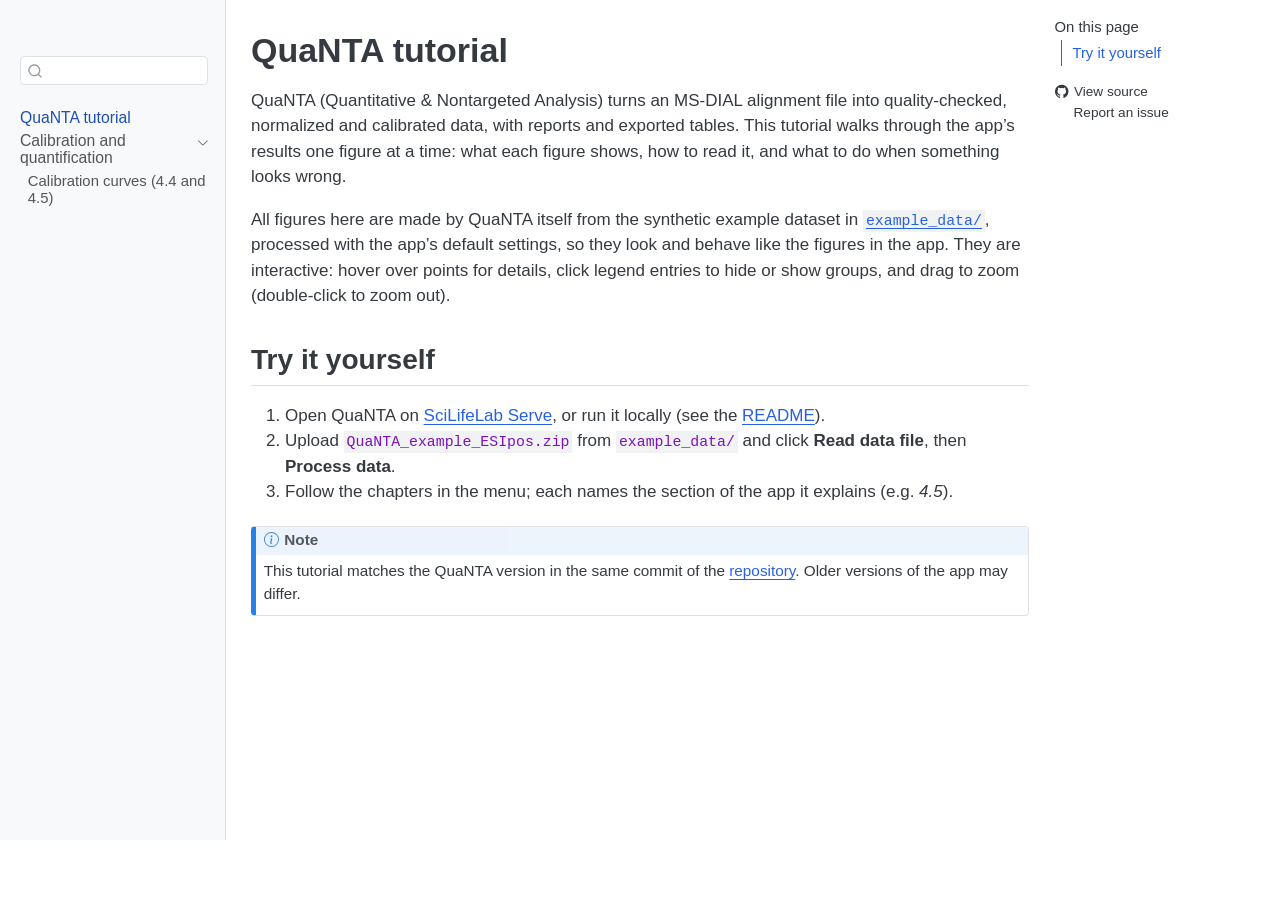
==== index.html @ 5237f9ad "Built site for gh-pages" ====
<!DOCTYPE html>
<html xmlns="http://www.w3.org/1999/xhtml" lang="en" xml:lang="en"><head>

<meta charset="utf-8">
<meta name="generator" content="quarto-1.8.25">

<meta name="viewport" content="width=device-width, initial-scale=1.0, user-scalable=yes">


<title>QuaNTA tutorial</title>
<style>
code{white-space: pre-wrap;}
span.smallcaps{font-variant: small-caps;}
div.columns{display: flex; gap: min(4vw, 1.5em);}
div.column{flex: auto; overflow-x: auto;}
div.hanging-indent{margin-left: 1.5em; text-indent: -1.5em;}
ul.task-list{list-style: none;}
ul.task-list li input[type="checkbox"] {
  width: 0.8em;
  margin: 0 0.8em 0.2em -1em; /* quarto-specific, see https://github.com/quarto-dev/quarto-cli/issues/4556 */ 
  vertical-align: middle;
}
</style>


<script src="site_libs/quarto-nav/quarto-nav.js"></script>
<script src="site_libs/quarto-nav/headroom.min.js"></script>
<script src="site_libs/clipboard/clipboard.min.js"></script>
<script src="site_libs/quarto-search/autocomplete.umd.js"></script>
<script src="site_libs/quarto-search/fuse.min.js"></script>
<script src="site_libs/quarto-search/quarto-search.js"></script>
<meta name="quarto:offset" content="./">
<script src="site_libs/quarto-html/quarto.js" type="module"></script>
<script src="site_libs/quarto-html/tabsets/tabsets.js" type="module"></script>
<script src="site_libs/quarto-html/axe/axe-check.js" type="module"></script>
<script src="site_libs/quarto-html/popper.min.js"></script>
<script src="site_libs/quarto-html/tippy.umd.min.js"></script>
<script src="site_libs/quarto-html/anchor.min.js"></script>
<link href="site_libs/quarto-html/tippy.css" rel="stylesheet">
<link href="site_libs/quarto-html/quarto-syntax-highlighting-7b89279ff1a6dce999919e0e67d4d9ec.css" rel="stylesheet" id="quarto-text-highlighting-styles">
<script src="site_libs/bootstrap/bootstrap.min.js"></script>
<link href="site_libs/bootstrap/bootstrap-icons.css" rel="stylesheet">
<link href="site_libs/bootstrap/bootstrap-4019300521e2fafc2e7823f47fa79fcd.min.css" rel="stylesheet" append-hash="true" id="quarto-bootstrap" data-mode="light">
<script id="quarto-search-options" type="application/json">{
  "location": "sidebar",
  "copy-button": false,
  "collapse-after": 3,
  "panel-placement": "start",
  "type": "textbox",
  "limit": 50,
  "keyboard-shortcut": [
    "f",
    "/",
    "s"
  ],
  "show-item-context": false,
  "language": {
    "search-no-results-text": "No results",
    "search-matching-documents-text": "matching documents",
    "search-copy-link-title": "Copy link to search",
    "search-hide-matches-text": "Hide additional matches",
    "search-more-match-text": "more match in this document",
    "search-more-matches-text": "more matches in this document",
    "search-clear-button-title": "Clear",
    "search-text-placeholder": "",
    "search-detached-cancel-button-title": "Cancel",
    "search-submit-button-title": "Submit",
    "search-label": "Search"
  }
}</script>


</head>

<body class="nav-sidebar docked quarto-light">

<div id="quarto-search-results"></div>
  <header id="quarto-header" class="headroom fixed-top">
  <nav class="quarto-secondary-nav">
    <div class="container-fluid d-flex">
      <button type="button" class="quarto-btn-toggle btn" data-bs-toggle="collapse" role="button" data-bs-target=".quarto-sidebar-collapse-item" aria-controls="quarto-sidebar" aria-expanded="false" aria-label="Toggle sidebar navigation" onclick="if (window.quartoToggleHeadroom) { window.quartoToggleHeadroom(); }">
        <i class="bi bi-layout-text-sidebar-reverse"></i>
      </button>
        <nav class="quarto-page-breadcrumbs" aria-label="breadcrumb"><ol class="breadcrumb"><li class="breadcrumb-item"><a href="./index.html">QuaNTA tutorial</a></li></ol></nav>
        <a class="flex-grow-1" role="navigation" data-bs-toggle="collapse" data-bs-target=".quarto-sidebar-collapse-item" aria-controls="quarto-sidebar" aria-expanded="false" aria-label="Toggle sidebar navigation" onclick="if (window.quartoToggleHeadroom) { window.quartoToggleHeadroom(); }">      
        </a>
      <button type="button" class="btn quarto-search-button" aria-label="Search" onclick="window.quartoOpenSearch();">
        <i class="bi bi-search"></i>
      </button>
    </div>
  </nav>
</header>
<!-- content -->
<div id="quarto-content" class="quarto-container page-columns page-rows-contents page-layout-article">
<!-- sidebar -->
  <nav id="quarto-sidebar" class="sidebar collapse collapse-horizontal quarto-sidebar-collapse-item sidebar-navigation docked overflow-auto">
    <div class="pt-lg-2 mt-2 text-left sidebar-header">
      <a href="./index.html" class="sidebar-logo-link">
      </a>
      </div>
        <div class="mt-2 flex-shrink-0 align-items-center">
        <div class="sidebar-search">
        <div id="quarto-search" class="" title="Search"></div>
        </div>
        </div>
    <div class="sidebar-menu-container"> 
    <ul class="list-unstyled mt-1">
        <li class="sidebar-item">
  <div class="sidebar-item-container"> 
  <a href="./index.html" class="sidebar-item-text sidebar-link active">
 <span class="menu-text">QuaNTA tutorial</span></a>
  </div>
</li>
        <li class="sidebar-item sidebar-item-section">
      <div class="sidebar-item-container"> 
            <a class="sidebar-item-text sidebar-link text-start" data-bs-toggle="collapse" data-bs-target="#quarto-sidebar-section-1" role="navigation" aria-expanded="true">
 <span class="menu-text">Calibration and quantification</span></a>
          <a class="sidebar-item-toggle text-start" data-bs-toggle="collapse" data-bs-target="#quarto-sidebar-section-1" role="navigation" aria-expanded="true" aria-label="Toggle section">
            <i class="bi bi-chevron-right ms-2"></i>
          </a> 
      </div>
      <ul id="quarto-sidebar-section-1" class="collapse list-unstyled sidebar-section depth1 show">  
          <li class="sidebar-item">
  <div class="sidebar-item-container"> 
  <a href="./calibration-curves.html" class="sidebar-item-text sidebar-link">
 <span class="menu-text">Calibration curves (4.4 and 4.5)</span></a>
  </div>
</li>
      </ul>
  </li>
    </ul>
    </div>
</nav>
<div id="quarto-sidebar-glass" class="quarto-sidebar-collapse-item" data-bs-toggle="collapse" data-bs-target=".quarto-sidebar-collapse-item"></div>
<!-- margin-sidebar -->
    <div id="quarto-margin-sidebar" class="sidebar margin-sidebar">
        <nav id="TOC" role="doc-toc" class="toc-active">
    <h2 id="toc-title">On this page</h2>
   
  <ul>
  <li><a href="#try-it-yourself" id="toc-try-it-yourself" class="nav-link active" data-scroll-target="#try-it-yourself">Try it yourself</a></li>
  </ul>
<div class="toc-actions"><ul><li><a href="https://github.com/Exposomics-SciLifeLab/QuaNTA/blob/main/tutorial/index.qmd" class="toc-action"><i class="bi bi-github"></i>View source</a></li><li><a href="https://github.com/Exposomics-SciLifeLab/QuaNTA/issues/new" class="toc-action"><i class="bi empty"></i>Report an issue</a></li></ul></div></nav>
    </div>
<!-- main -->
<main class="content" id="quarto-document-content">

<header id="title-block-header" class="quarto-title-block default">
<div class="quarto-title">
<h1 class="title">QuaNTA tutorial</h1>
</div>



<div class="quarto-title-meta">

    
  
    
  </div>
  


</header>


<p>QuaNTA (Quantitative &amp; Nontargeted Analysis) turns an MS-DIAL alignment file into quality-checked, normalized and calibrated data, with reports and exported tables. This tutorial walks through the app’s results one figure at a time: what each figure shows, how to read it, and what to do when something looks wrong.</p>
<p>All figures here are made by QuaNTA itself from the synthetic example dataset in <a href="https://github.com/Exposomics-SciLifeLab/QuaNTA/tree/main/example_data"><code>example_data/</code></a>, processed with the app’s default settings, so they look and behave like the figures in the app. They are interactive: hover over points for details, click legend entries to hide or show groups, and drag to zoom (double-click to zoom out).</p>
<section id="try-it-yourself" class="level2">
<h2 class="anchored" data-anchor-id="try-it-yourself">Try it yourself</h2>
<ol type="1">
<li>Open QuaNTA on <a href="https://serve.scilifelab.se">SciLifeLab Serve</a>, or run it locally (see the <a href="https://github.com/Exposomics-SciLifeLab/QuaNTA#readme">README</a>).</li>
<li>Upload <code>QuaNTA_example_ESIpos.zip</code> from <code>example_data/</code> and click <strong>Read data file</strong>, then <strong>Process data</strong>.</li>
<li>Follow the chapters in the menu; each names the section of the app it explains (e.g.&nbsp;<em>4.5</em>).</li>
</ol>
<div class="callout callout-style-default callout-note callout-titled">
<div class="callout-header d-flex align-content-center">
<div class="callout-icon-container">
<i class="callout-icon"></i>
</div>
<div class="callout-title-container flex-fill">
Note
</div>
</div>
<div class="callout-body-container callout-body">
<p>This tutorial matches the QuaNTA version in the same commit of the <a href="https://github.com/Exposomics-SciLifeLab/QuaNTA">repository</a>. Older versions of the app may differ.</p>
</div>
</div>


</section>

</main> <!-- /main -->
<script id="quarto-html-after-body" type="application/javascript">
  window.document.addEventListener("DOMContentLoaded", function (event) {
    const icon = "";
    const anchorJS = new window.AnchorJS();
    anchorJS.options = {
      placement: 'right',
      icon: icon
    };
    anchorJS.add('.anchored');
    const isCodeAnnotation = (el) => {
      for (const clz of el.classList) {
        if (clz.startsWith('code-annotation-')) {                     
          return true;
        }
      }
      return false;
    }
    const onCopySuccess = function(e) {
      // button target
      const button = e.trigger;
      // don't keep focus
      button.blur();
      // flash "checked"
      button.classList.add('code-copy-button-checked');
      var currentTitle = button.getAttribute("title");
      button.setAttribute("title", "Copied!");
      let tooltip;
      if (window.bootstrap) {
        button.setAttribute("data-bs-toggle", "tooltip");
        button.setAttribute("data-bs-placement", "left");
        button.setAttribute("data-bs-title", "Copied!");
        tooltip = new bootstrap.Tooltip(button, 
          { trigger: "manual", 
            customClass: "code-copy-button-tooltip",
            offset: [0, -8]});
        tooltip.show();    
      }
      setTimeout(function() {
        if (tooltip) {
          tooltip.hide();
          button.removeAttribute("data-bs-title");
          button.removeAttribute("data-bs-toggle");
          button.removeAttribute("data-bs-placement");
        }
        button.setAttribute("title", currentTitle);
        button.classList.remove('code-copy-button-checked');
      }, 1000);
      // clear code selection
      e.clearSelection();
    }
    const getTextToCopy = function(trigger) {
      const outerScaffold = trigger.parentElement.cloneNode(true);
      const codeEl = outerScaffold.querySelector('code');
      for (const childEl of codeEl.children) {
        if (isCodeAnnotation(childEl)) {
          childEl.remove();
        }
      }
      return codeEl.innerText;
    }
    const clipboard = new window.ClipboardJS('.code-copy-button:not([data-in-quarto-modal])', {
      text: getTextToCopy
    });
    clipboard.on('success', onCopySuccess);
    if (window.document.getElementById('quarto-embedded-source-code-modal')) {
      const clipboardModal = new window.ClipboardJS('.code-copy-button[data-in-quarto-modal]', {
        text: getTextToCopy,
        container: window.document.getElementById('quarto-embedded-source-code-modal')
      });
      clipboardModal.on('success', onCopySuccess);
    }
      var localhostRegex = new RegExp(/^(?:http|https):\/\/localhost\:?[0-9]*\//);
      var mailtoRegex = new RegExp(/^mailto:/);
        var filterRegex = new RegExp('/' + window.location.host + '/');
      var isInternal = (href) => {
          return filterRegex.test(href) || localhostRegex.test(href) || mailtoRegex.test(href);
      }
      // Inspect non-navigation links and adorn them if external
     var links = window.document.querySelectorAll('a[href]:not(.nav-link):not(.navbar-brand):not(.toc-action):not(.sidebar-link):not(.sidebar-item-toggle):not(.pagination-link):not(.no-external):not([aria-hidden]):not(.dropdown-item):not(.quarto-navigation-tool):not(.about-link)');
      for (var i=0; i<links.length; i++) {
        const link = links[i];
        if (!isInternal(link.href)) {
          // undo the damage that might have been done by quarto-nav.js in the case of
          // links that we want to consider external
          if (link.dataset.originalHref !== undefined) {
            link.href = link.dataset.originalHref;
          }
        }
      }
    function tippyHover(el, contentFn, onTriggerFn, onUntriggerFn) {
      const config = {
        allowHTML: true,
        maxWidth: 500,
        delay: 100,
        arrow: false,
        appendTo: function(el) {
            return el.parentElement;
        },
        interactive: true,
        interactiveBorder: 10,
        theme: 'quarto',
        placement: 'bottom-start',
      };
      if (contentFn) {
        config.content = contentFn;
      }
      if (onTriggerFn) {
        config.onTrigger = onTriggerFn;
      }
      if (onUntriggerFn) {
        config.onUntrigger = onUntriggerFn;
      }
      window.tippy(el, config); 
    }
    const noterefs = window.document.querySelectorAll('a[role="doc-noteref"]');
    for (var i=0; i<noterefs.length; i++) {
      const ref = noterefs[i];
      tippyHover(ref, function() {
        // use id or data attribute instead here
        let href = ref.getAttribute('data-footnote-href') || ref.getAttribute('href');
        try { href = new URL(href).hash; } catch {}
        const id = href.replace(/^#\/?/, "");
        const note = window.document.getElementById(id);
        if (note) {
          return note.innerHTML;
        } else {
          return "";
        }
      });
    }
    const xrefs = window.document.querySelectorAll('a.quarto-xref');
    const processXRef = (id, note) => {
      // Strip column container classes
      const stripColumnClz = (el) => {
        el.classList.remove("page-full", "page-columns");
        if (el.children) {
          for (const child of el.children) {
            stripColumnClz(child);
          }
        }
      }
      stripColumnClz(note)
      if (id === null || id.startsWith('sec-')) {
        // Special case sections, only their first couple elements
        const container = document.createElement("div");
        if (note.children && note.children.length > 2) {
          container.appendChild(note.children[0].cloneNode(true));
          for (let i = 1; i < note.children.length; i++) {
            const child = note.children[i];
            if (child.tagName === "P" && child.innerText === "") {
              continue;
            } else {
              container.appendChild(child.cloneNode(true));
              break;
            }
          }
          if (window.Quarto?.typesetMath) {
            window.Quarto.typesetMath(container);
          }
          return container.innerHTML
        } else {
          if (window.Quarto?.typesetMath) {
            window.Quarto.typesetMath(note);
          }
          return note.innerHTML;
        }
      } else {
        // Remove any anchor links if they are present
        const anchorLink = note.querySelector('a.anchorjs-link');
        if (anchorLink) {
          anchorLink.remove();
        }
        if (window.Quarto?.typesetMath) {
          window.Quarto.typesetMath(note);
        }
        if (note.classList.contains("callout")) {
          return note.outerHTML;
        } else {
          return note.innerHTML;
        }
      }
    }
    for (var i=0; i<xrefs.length; i++) {
      const xref = xrefs[i];
      tippyHover(xref, undefined, function(instance) {
        instance.disable();
        let url = xref.getAttribute('href');
        let hash = undefined; 
        if (url.startsWith('#')) {
          hash = url;
        } else {
          try { hash = new URL(url).hash; } catch {}
        }
        if (hash) {
          const id = hash.replace(/^#\/?/, "");
          const note = window.document.getElementById(id);
          if (note !== null) {
            try {
              const html = processXRef(id, note.cloneNode(true));
              instance.setContent(html);
            } finally {
              instance.enable();
              instance.show();
            }
          } else {
            // See if we can fetch this
            fetch(url.split('#')[0])
            .then(res => res.text())
            .then(html => {
              const parser = new DOMParser();
              const htmlDoc = parser.parseFromString(html, "text/html");
              const note = htmlDoc.getElementById(id);
              if (note !== null) {
                const html = processXRef(id, note);
                instance.setContent(html);
              } 
            }).finally(() => {
              instance.enable();
              instance.show();
            });
          }
        } else {
          // See if we can fetch a full url (with no hash to target)
          // This is a special case and we should probably do some content thinning / targeting
          fetch(url)
          .then(res => res.text())
          .then(html => {
            const parser = new DOMParser();
            const htmlDoc = parser.parseFromString(html, "text/html");
            const note = htmlDoc.querySelector('main.content');
            if (note !== null) {
              // This should only happen for chapter cross references
              // (since there is no id in the URL)
              // remove the first header
              if (note.children.length > 0 && note.children[0].tagName === "HEADER") {
                note.children[0].remove();
              }
              const html = processXRef(null, note);
              instance.setContent(html);
            } 
          }).finally(() => {
            instance.enable();
            instance.show();
          });
        }
      }, function(instance) {
      });
    }
        let selectedAnnoteEl;
        const selectorForAnnotation = ( cell, annotation) => {
          let cellAttr = 'data-code-cell="' + cell + '"';
          let lineAttr = 'data-code-annotation="' +  annotation + '"';
          const selector = 'span[' + cellAttr + '][' + lineAttr + ']';
          return selector;
        }
        const selectCodeLines = (annoteEl) => {
          const doc = window.document;
          const targetCell = annoteEl.getAttribute("data-target-cell");
          const targetAnnotation = annoteEl.getAttribute("data-target-annotation");
          const annoteSpan = window.document.querySelector(selectorForAnnotation(targetCell, targetAnnotation));
          const lines = annoteSpan.getAttribute("data-code-lines").split(",");
          const lineIds = lines.map((line) => {
            return targetCell + "-" + line;
          })
          let top = null;
          let height = null;
          let parent = null;
          if (lineIds.length > 0) {
              //compute the position of the single el (top and bottom and make a div)
              const el = window.document.getElementById(lineIds[0]);
              top = el.offsetTop;
              height = el.offsetHeight;
              parent = el.parentElement.parentElement;
            if (lineIds.length > 1) {
              const lastEl = window.document.getElementById(lineIds[lineIds.length - 1]);
              const bottom = lastEl.offsetTop + lastEl.offsetHeight;
              height = bottom - top;
            }
            if (top !== null && height !== null && parent !== null) {
              // cook up a div (if necessary) and position it 
              let div = window.document.getElementById("code-annotation-line-highlight");
              if (div === null) {
                div = window.document.createElement("div");
                div.setAttribute("id", "code-annotation-line-highlight");
                div.style.position = 'absolute';
                parent.appendChild(div);
              }
              div.style.top = top - 2 + "px";
              div.style.height = height + 4 + "px";
              div.style.left = 0;
              let gutterDiv = window.document.getElementById("code-annotation-line-highlight-gutter");
              if (gutterDiv === null) {
                gutterDiv = window.document.createElement("div");
                gutterDiv.setAttribute("id", "code-annotation-line-highlight-gutter");
                gutterDiv.style.position = 'absolute';
                const codeCell = window.document.getElementById(targetCell);
                const gutter = codeCell.querySelector('.code-annotation-gutter');
                gutter.appendChild(gutterDiv);
              }
              gutterDiv.style.top = top - 2 + "px";
              gutterDiv.style.height = height + 4 + "px";
            }
            selectedAnnoteEl = annoteEl;
          }
        };
        const unselectCodeLines = () => {
          const elementsIds = ["code-annotation-line-highlight", "code-annotation-line-highlight-gutter"];
          elementsIds.forEach((elId) => {
            const div = window.document.getElementById(elId);
            if (div) {
              div.remove();
            }
          });
          selectedAnnoteEl = undefined;
        };
          // Handle positioning of the toggle
      window.addEventListener(
        "resize",
        throttle(() => {
          elRect = undefined;
          if (selectedAnnoteEl) {
            selectCodeLines(selectedAnnoteEl);
          }
        }, 10)
      );
      function throttle(fn, ms) {
      let throttle = false;
      let timer;
        return (...args) => {
          if(!throttle) { // first call gets through
              fn.apply(this, args);
              throttle = true;
          } else { // all the others get throttled
              if(timer) clearTimeout(timer); // cancel #2
              timer = setTimeout(() => {
                fn.apply(this, args);
                timer = throttle = false;
              }, ms);
          }
        };
      }
        // Attach click handler to the DT
        const annoteDls = window.document.querySelectorAll('dt[data-target-cell]');
        for (const annoteDlNode of annoteDls) {
          annoteDlNode.addEventListener('click', (event) => {
            const clickedEl = event.target;
            if (clickedEl !== selectedAnnoteEl) {
              unselectCodeLines();
              const activeEl = window.document.querySelector('dt[data-target-cell].code-annotation-active');
              if (activeEl) {
                activeEl.classList.remove('code-annotation-active');
              }
              selectCodeLines(clickedEl);
              clickedEl.classList.add('code-annotation-active');
            } else {
              // Unselect the line
              unselectCodeLines();
              clickedEl.classList.remove('code-annotation-active');
            }
          });
        }
    const findCites = (el) => {
      const parentEl = el.parentElement;
      if (parentEl) {
        const cites = parentEl.dataset.cites;
        if (cites) {
          return {
            el,
            cites: cites.split(' ')
          };
        } else {
          return findCites(el.parentElement)
        }
      } else {
        return undefined;
      }
    };
    var bibliorefs = window.document.querySelectorAll('a[role="doc-biblioref"]');
    for (var i=0; i<bibliorefs.length; i++) {
      const ref = bibliorefs[i];
      const citeInfo = findCites(ref);
      if (citeInfo) {
        tippyHover(citeInfo.el, function() {
          var popup = window.document.createElement('div');
          citeInfo.cites.forEach(function(cite) {
            var citeDiv = window.document.createElement('div');
            citeDiv.classList.add('hanging-indent');
            citeDiv.classList.add('csl-entry');
            var biblioDiv = window.document.getElementById('ref-' + cite);
            if (biblioDiv) {
              citeDiv.innerHTML = biblioDiv.innerHTML;
            }
            popup.appendChild(citeDiv);
          });
          return popup.innerHTML;
        });
      }
    }
  });
  </script>
</div> <!-- /content -->




<footer class="footer"><div class="nav-footer"><div class="nav-footer-center"><div class="toc-actions d-sm-block d-md-none"><ul><li><a href="https://github.com/Exposomics-SciLifeLab/QuaNTA/blob/main/tutorial/index.qmd" class="toc-action"><i class="bi bi-github"></i>View source</a></li><li><a href="https://github.com/Exposomics-SciLifeLab/QuaNTA/issues/new" class="toc-action"><i class="bi empty"></i>Report an issue</a></li></ul></div></div></div></footer></body></html>
---- site_libs/quarto-html/tippy.css ----
.tippy-box[data-animation=fade][data-state=hidden]{opacity:0}[data-tippy-root]{max-width:calc(100vw - 10px)}.tippy-box{position:relative;background-color:#333;color:#fff;border-radius:4px;font-size:14px;line-height:1.4;white-space:normal;outline:0;transition-property:transform,visibility,opacity}.tippy-box[data-placement^=top]>.tippy-arrow{bottom:0}.tippy-box[data-placement^=top]>.tippy-arrow:before{bottom:-7px;left:0;border-width:8px 8px 0;border-top-color:initial;transform-origin:center top}.tippy-box[data-placement^=bottom]>.tippy-arrow{top:0}.tippy-box[data-placement^=bottom]>.tippy-arrow:before{top:-7px;left:0;border-width:0 8px 8px;border-bottom-color:initial;transform-origin:center bottom}.tippy-box[data-placement^=left]>.tippy-arrow{right:0}.tippy-box[data-placement^=left]>.tippy-arrow:before{border-width:8px 0 8px 8px;border-left-color:initial;right:-7px;transform-origin:center left}.tippy-box[data-placement^=right]>.tippy-arrow{left:0}.tippy-box[data-placement^=right]>.tippy-arrow:before{left:-7px;border-width:8px 8px 8px 0;border-right-color:initial;transform-origin:center right}.tippy-box[data-inertia][data-state=visible]{transition-timing-function:cubic-bezier(.54,1.5,.38,1.11)}.tippy-arrow{width:16px;height:16px;color:#333}.tippy-arrow:before{content:"";position:absolute;border-color:transparent;border-style:solid}.tippy-content{position:relative;padding:5px 9px;z-index:1}
---- site_libs/quarto-html/quarto-syntax-highlighting-7b89279ff1a6dce999919e0e67d4d9ec.css ----
/* quarto syntax highlight colors */
:root {
  --quarto-hl-ot-color: #003B4F;
  --quarto-hl-at-color: #657422;
  --quarto-hl-ss-color: #20794D;
  --quarto-hl-an-color: #5E5E5E;
  --quarto-hl-fu-color: #4758AB;
  --quarto-hl-st-color: #20794D;
  --quarto-hl-cf-color: #003B4F;
  --quarto-hl-op-color: #5E5E5E;
  --quarto-hl-er-color: #AD0000;
  --quarto-hl-bn-color: #AD0000;
  --quarto-hl-al-color: #AD0000;
  --quarto-hl-va-color: #111111;
  --quarto-hl-bu-color: inherit;
  --quarto-hl-ex-color: inherit;
  --quarto-hl-pp-color: #AD0000;
  --quarto-hl-in-color: #5E5E5E;
  --quarto-hl-vs-color: #20794D;
  --quarto-hl-wa-color: #5E5E5E;
  --quarto-hl-do-color: #5E5E5E;
  --quarto-hl-im-color: #00769E;
  --quarto-hl-ch-color: #20794D;
  --quarto-hl-dt-color: #AD0000;
  --quarto-hl-fl-color: #AD0000;
  --quarto-hl-co-color: #5E5E5E;
  --quarto-hl-cv-color: #5E5E5E;
  --quarto-hl-cn-color: #8f5902;
  --quarto-hl-sc-color: #5E5E5E;
  --quarto-hl-dv-color: #AD0000;
  --quarto-hl-kw-color: #003B4F;
}

/* other quarto variables */
:root {
  --quarto-font-monospace: SFMono-Regular, Menlo, Monaco, Consolas, "Liberation Mono", "Courier New", monospace;
}

/* syntax highlight based on Pandoc's rules */
pre > code.sourceCode > span {
  color: #003B4F;
}

code.sourceCode > span {
  color: #003B4F;
}

div.sourceCode,
div.sourceCode pre.sourceCode {
  color: #003B4F;
}

/* Normal */
code span {
  color: #003B4F;
}

/* Alert */
code span.al {
  color: #AD0000;
  font-style: inherit;
}

/* Annotation */
code span.an {
  color: #5E5E5E;
  font-style: inherit;
}

/* Attribute */
code span.at {
  color: #657422;
  font-style: inherit;
}

/* BaseN */
code span.bn {
  color: #AD0000;
  font-style: inherit;
}

/* BuiltIn */
code span.bu {
  font-style: inherit;
}

/* ControlFlow */
code span.cf {
  color: #003B4F;
  font-weight: bold;
  font-style: inherit;
}

/* Char */
code span.ch {
  color: #20794D;
  font-style: inherit;
}

/* Constant */
code span.cn {
  color: #8f5902;
  font-style: inherit;
}

/* Comment */
code span.co {
  color: #5E5E5E;
  font-style: inherit;
}

/* CommentVar */
code span.cv {
  color: #5E5E5E;
  font-style: italic;
}

/* Documentation */
code span.do {
  color: #5E5E5E;
  font-style: italic;
}

/* DataType */
code span.dt {
  color: #AD0000;
  font-style: inherit;
}

/* DecVal */
code span.dv {
  color: #AD0000;
  font-style: inherit;
}

/* Error */
code span.er {
  color: #AD0000;
  font-style: inherit;
}

/* Extension */
code span.ex {
  font-style: inherit;
}

/* Float */
code span.fl {
  color: #AD0000;
  font-style: inherit;
}

/* Function */
code span.fu {
  color: #4758AB;
  font-style: inherit;
}

/* Import */
code span.im {
  color: #00769E;
  font-style: inherit;
}

/* Information */
code span.in {
  color: #5E5E5E;
  font-style: inherit;
}

/* Keyword */
code span.kw {
  color: #003B4F;
  font-weight: bold;
  font-style: inherit;
}

/* Operator */
code span.op {
  color: #5E5E5E;
  font-style: inherit;
}

/* Other */
code span.ot {
  color: #003B4F;
  font-style: inherit;
}

/* Preprocessor */
code span.pp {
  color: #AD0000;
  font-style: inherit;
}

/* SpecialChar */
code span.sc {
  color: #5E5E5E;
  font-style: inherit;
}

/* SpecialString */
code span.ss {
  color: #20794D;
  font-style: inherit;
}

/* String */
code span.st {
  color: #20794D;
  font-style: inherit;
}

/* Variable */
code span.va {
  color: #111111;
  font-style: inherit;
}

/* VerbatimString */
code span.vs {
  color: #20794D;
  font-style: inherit;
}

/* Warning */
code span.wa {
  color: #5E5E5E;
  font-style: italic;
}

.prevent-inlining {
  content: "</";
}

/*# sourceMappingURL=3944bc705cfaf4c80e56f77c5205168a.css.map */
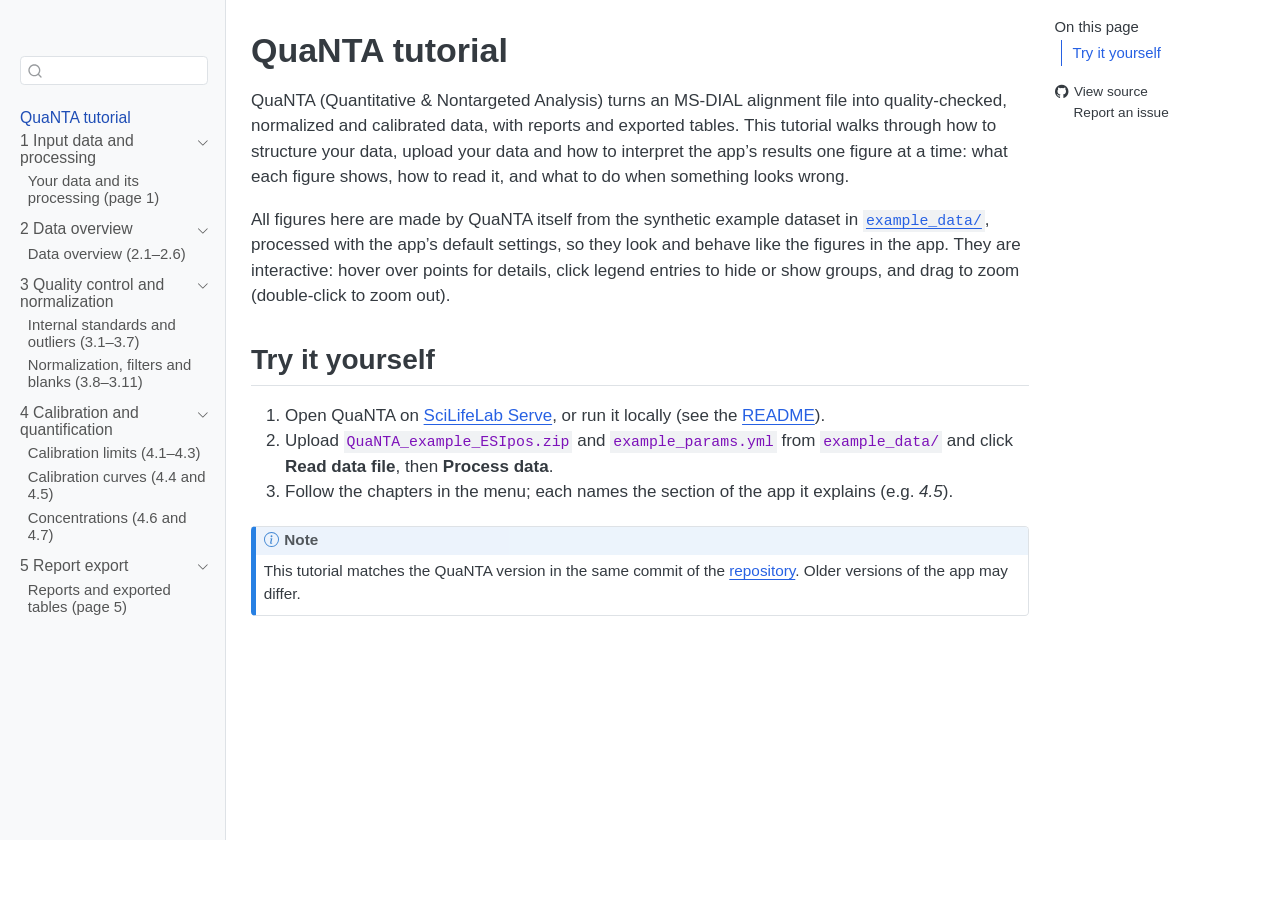
==== commit 38adbc77: "Built site for gh-pages" ====
--- a/index.html
+++ b/index.html
@@ -40,7 +40,7 @@
 <link href="site_libs/quarto-html/quarto-syntax-highlighting-7b89279ff1a6dce999919e0e67d4d9ec.css" rel="stylesheet" id="quarto-text-highlighting-styles">
 <script src="site_libs/bootstrap/bootstrap.min.js"></script>
 <link href="site_libs/bootstrap/bootstrap-icons.css" rel="stylesheet">
-<link href="site_libs/bootstrap/bootstrap-4019300521e2fafc2e7823f47fa79fcd.min.css" rel="stylesheet" append-hash="true" id="quarto-bootstrap" data-mode="light">
+<link href="site_libs/bootstrap/bootstrap-d00a7c9cc2cf5d29686512c5a0e26890.min.css" rel="stylesheet" append-hash="true" id="quarto-bootstrap" data-mode="light">
 <script id="quarto-search-options" type="application/json">{
   "location": "sidebar",
   "copy-button": false,
@@ -70,6 +70,7 @@
 }</script>
 
 
+<link rel="stylesheet" href="styles.css">
 </head>
 
 <body class="nav-sidebar docked quarto-light">
@@ -114,7 +115,7 @@
         <li class="sidebar-item sidebar-item-section">
       <div class="sidebar-item-container"> 
             <a class="sidebar-item-text sidebar-link text-start" data-bs-toggle="collapse" data-bs-target="#quarto-sidebar-section-1" role="navigation" aria-expanded="true">
- <span class="menu-text">Calibration and quantification</span></a>
+ <span class="menu-text">1 Input data and processing</span></a>
           <a class="sidebar-item-toggle text-start" data-bs-toggle="collapse" data-bs-target="#quarto-sidebar-section-1" role="navigation" aria-expanded="true" aria-label="Toggle section">
             <i class="bi bi-chevron-right ms-2"></i>
           </a> 
@@ -122,8 +123,94 @@
       <ul id="quarto-sidebar-section-1" class="collapse list-unstyled sidebar-section depth1 show">  
           <li class="sidebar-item">
   <div class="sidebar-item-container"> 
+  <a href="./data-and-upload.html" class="sidebar-item-text sidebar-link">
+ <span class="menu-text">Your data and its processing (page 1)</span></a>
+  </div>
+</li>
+      </ul>
+  </li>
+        <li class="sidebar-item sidebar-item-section">
+      <div class="sidebar-item-container"> 
+            <a class="sidebar-item-text sidebar-link text-start" data-bs-toggle="collapse" data-bs-target="#quarto-sidebar-section-2" role="navigation" aria-expanded="true">
+ <span class="menu-text">2 Data overview</span></a>
+          <a class="sidebar-item-toggle text-start" data-bs-toggle="collapse" data-bs-target="#quarto-sidebar-section-2" role="navigation" aria-expanded="true" aria-label="Toggle section">
+            <i class="bi bi-chevron-right ms-2"></i>
+          </a> 
+      </div>
+      <ul id="quarto-sidebar-section-2" class="collapse list-unstyled sidebar-section depth1 show">  
+          <li class="sidebar-item">
+  <div class="sidebar-item-container"> 
+  <a href="./data-overview.html" class="sidebar-item-text sidebar-link">
+ <span class="menu-text">Data overview (2.1–2.6)</span></a>
+  </div>
+</li>
+      </ul>
+  </li>
+        <li class="sidebar-item sidebar-item-section">
+      <div class="sidebar-item-container"> 
+            <a class="sidebar-item-text sidebar-link text-start" data-bs-toggle="collapse" data-bs-target="#quarto-sidebar-section-3" role="navigation" aria-expanded="true">
+ <span class="menu-text">3 Quality control and normalization</span></a>
+          <a class="sidebar-item-toggle text-start" data-bs-toggle="collapse" data-bs-target="#quarto-sidebar-section-3" role="navigation" aria-expanded="true" aria-label="Toggle section">
+            <i class="bi bi-chevron-right ms-2"></i>
+          </a> 
+      </div>
+      <ul id="quarto-sidebar-section-3" class="collapse list-unstyled sidebar-section depth1 show">  
+          <li class="sidebar-item">
+  <div class="sidebar-item-container"> 
+  <a href="./internal-standards.html" class="sidebar-item-text sidebar-link">
+ <span class="menu-text">Internal standards and outliers (3.1–3.7)</span></a>
+  </div>
+</li>
+          <li class="sidebar-item">
+  <div class="sidebar-item-container"> 
+  <a href="./normalization-and-blanks.html" class="sidebar-item-text sidebar-link">
+ <span class="menu-text">Normalization, filters and blanks (3.8–3.11)</span></a>
+  </div>
+</li>
+      </ul>
+  </li>
+        <li class="sidebar-item sidebar-item-section">
+      <div class="sidebar-item-container"> 
+            <a class="sidebar-item-text sidebar-link text-start" data-bs-toggle="collapse" data-bs-target="#quarto-sidebar-section-4" role="navigation" aria-expanded="true">
+ <span class="menu-text">4 Calibration and quantification</span></a>
+          <a class="sidebar-item-toggle text-start" data-bs-toggle="collapse" data-bs-target="#quarto-sidebar-section-4" role="navigation" aria-expanded="true" aria-label="Toggle section">
+            <i class="bi bi-chevron-right ms-2"></i>
+          </a> 
+      </div>
+      <ul id="quarto-sidebar-section-4" class="collapse list-unstyled sidebar-section depth1 show">  
+          <li class="sidebar-item">
+  <div class="sidebar-item-container"> 
+  <a href="./calibration-limits.html" class="sidebar-item-text sidebar-link">
+ <span class="menu-text">Calibration limits (4.1–4.3)</span></a>
+  </div>
+</li>
+          <li class="sidebar-item">
+  <div class="sidebar-item-container"> 
   <a href="./calibration-curves.html" class="sidebar-item-text sidebar-link">
  <span class="menu-text">Calibration curves (4.4 and 4.5)</span></a>
+  </div>
+</li>
+          <li class="sidebar-item">
+  <div class="sidebar-item-container"> 
+  <a href="./concentrations.html" class="sidebar-item-text sidebar-link">
+ <span class="menu-text">Concentrations (4.6 and 4.7)</span></a>
+  </div>
+</li>
+      </ul>
+  </li>
+        <li class="sidebar-item sidebar-item-section">
+      <div class="sidebar-item-container"> 
+            <a class="sidebar-item-text sidebar-link text-start" data-bs-toggle="collapse" data-bs-target="#quarto-sidebar-section-5" role="navigation" aria-expanded="true">
+ <span class="menu-text">5 Report export</span></a>
+          <a class="sidebar-item-toggle text-start" data-bs-toggle="collapse" data-bs-target="#quarto-sidebar-section-5" role="navigation" aria-expanded="true" aria-label="Toggle section">
+            <i class="bi bi-chevron-right ms-2"></i>
+          </a> 
+      </div>
+      <ul id="quarto-sidebar-section-5" class="collapse list-unstyled sidebar-section depth1 show">  
+          <li class="sidebar-item">
+  <div class="sidebar-item-container"> 
+  <a href="./reports-and-exports.html" class="sidebar-item-text sidebar-link">
+ <span class="menu-text">Reports and exported tables (page 5)</span></a>
   </div>
 </li>
       </ul>
@@ -164,13 +251,13 @@
 </header>
 
 
-<p>QuaNTA (Quantitative &amp; Nontargeted Analysis) turns an MS-DIAL alignment file into quality-checked, normalized and calibrated data, with reports and exported tables. This tutorial walks through the app’s results one figure at a time: what each figure shows, how to read it, and what to do when something looks wrong.</p>
+<p>QuaNTA (Quantitative &amp; Nontargeted Analysis) turns an MS-DIAL alignment file into quality-checked, normalized and calibrated data, with reports and exported tables. This tutorial walks through how to structure your data, upload your data and how to interpret the app’s results one figure at a time: what each figure shows, how to read it, and what to do when something looks wrong.</p>
 <p>All figures here are made by QuaNTA itself from the synthetic example dataset in <a href="https://github.com/Exposomics-SciLifeLab/QuaNTA/tree/main/example_data"><code>example_data/</code></a>, processed with the app’s default settings, so they look and behave like the figures in the app. They are interactive: hover over points for details, click legend entries to hide or show groups, and drag to zoom (double-click to zoom out).</p>
 <section id="try-it-yourself" class="level2">
 <h2 class="anchored" data-anchor-id="try-it-yourself">Try it yourself</h2>
 <ol type="1">
 <li>Open QuaNTA on <a href="https://serve.scilifelab.se">SciLifeLab Serve</a>, or run it locally (see the <a href="https://github.com/Exposomics-SciLifeLab/QuaNTA#readme">README</a>).</li>
-<li>Upload <code>QuaNTA_example_ESIpos.zip</code> from <code>example_data/</code> and click <strong>Read data file</strong>, then <strong>Process data</strong>.</li>
+<li>Upload <code>QuaNTA_example_ESIpos.zip</code> and <code>example_params.yml</code> from <code>example_data/</code> and click <strong>Read data file</strong>, then <strong>Process data</strong>.</li>
 <li>Follow the chapters in the menu; each names the section of the app it explains (e.g.&nbsp;<em>4.5</em>).</li>
 </ol>
 <div class="callout callout-style-default callout-note callout-titled">
@@ -264,7 +351,7 @@
     }
       var localhostRegex = new RegExp(/^(?:http|https):\/\/localhost\:?[0-9]*\//);
       var mailtoRegex = new RegExp(/^mailto:/);
-        var filterRegex = new RegExp('/' + window.location.host + '/');
+        var filterRegex = new RegExp("https:\/\/Exposomics-SciLifeLab\.github\.io\/QuaNTA\/");
       var isInternal = (href) => {
           return filterRegex.test(href) || localhostRegex.test(href) || mailtoRegex.test(href);
       }
--- a/styles.css
+++ b/styles.css
@@ -0,0 +1,5 @@
+/* The figures of QuaNTA set their own height (e.g. 480 px): the box of the figure takes it, so
+   that the figure gets no scroll bars (Quarto's default box height is smaller) */
+.cell-output-display > .plotly.html-widget {
+  height: auto !important;
+}
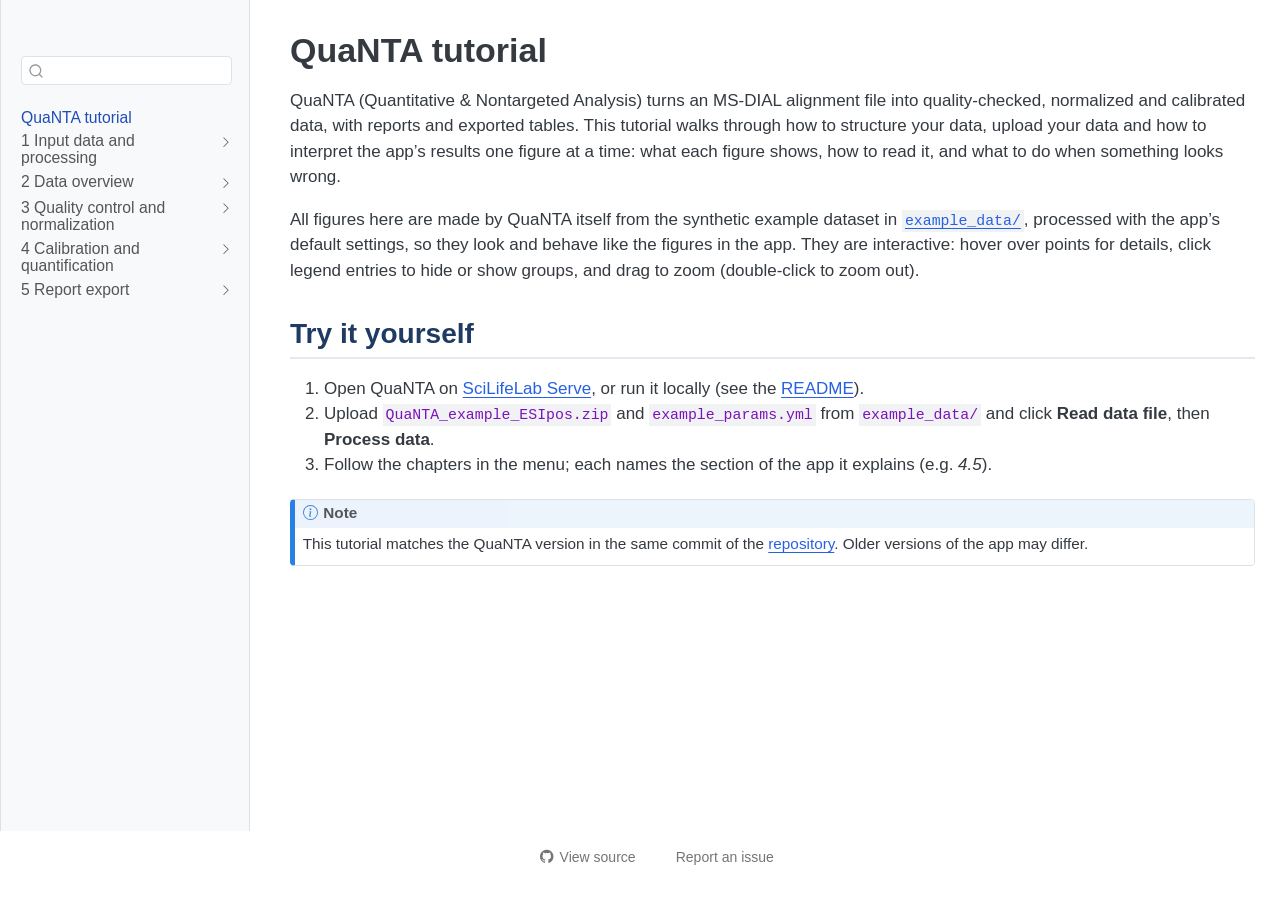
==== commit 9a357b03: "Built site for gh-pages" ====
--- a/index.html
+++ b/index.html
@@ -7,7 +7,7 @@
 <meta name="viewport" content="width=device-width, initial-scale=1.0, user-scalable=yes">
 
 
-<title>QuaNTA tutorial</title>
+<title>QuaNTA tutorial – Introduction</title>
 <style>
 code{white-space: pre-wrap;}
 span.smallcaps{font-variant: small-caps;}
@@ -40,7 +40,7 @@
 <link href="site_libs/quarto-html/quarto-syntax-highlighting-7b89279ff1a6dce999919e0e67d4d9ec.css" rel="stylesheet" id="quarto-text-highlighting-styles">
 <script src="site_libs/bootstrap/bootstrap.min.js"></script>
 <link href="site_libs/bootstrap/bootstrap-icons.css" rel="stylesheet">
-<link href="site_libs/bootstrap/bootstrap-d00a7c9cc2cf5d29686512c5a0e26890.min.css" rel="stylesheet" append-hash="true" id="quarto-bootstrap" data-mode="light">
+<link href="site_libs/bootstrap/bootstrap-d7064cd301301ce313693ac0caf77a9e.min.css" rel="stylesheet" append-hash="true" id="quarto-bootstrap" data-mode="light">
 <script id="quarto-search-options" type="application/json">{
   "location": "sidebar",
   "copy-button": false,
@@ -73,7 +73,7 @@
 <link rel="stylesheet" href="styles.css">
 </head>
 
-<body class="nav-sidebar docked quarto-light">
+<body class="nav-sidebar docked fullcontent quarto-light">
 
 <div id="quarto-search-results"></div>
   <header id="quarto-header" class="headroom fixed-top">
@@ -114,105 +114,338 @@
 </li>
         <li class="sidebar-item sidebar-item-section">
       <div class="sidebar-item-container"> 
-            <a class="sidebar-item-text sidebar-link text-start" data-bs-toggle="collapse" data-bs-target="#quarto-sidebar-section-1" role="navigation" aria-expanded="true">
+            <a href="./data-and-upload.html" class="sidebar-item-text sidebar-link">
  <span class="menu-text">1 Input data and processing</span></a>
-          <a class="sidebar-item-toggle text-start" data-bs-toggle="collapse" data-bs-target="#quarto-sidebar-section-1" role="navigation" aria-expanded="true" aria-label="Toggle section">
-            <i class="bi bi-chevron-right ms-2"></i>
-          </a> 
-      </div>
-      <ul id="quarto-sidebar-section-1" class="collapse list-unstyled sidebar-section depth1 show">  
-          <li class="sidebar-item">
-  <div class="sidebar-item-container"> 
-  <a href="./data-and-upload.html" class="sidebar-item-text sidebar-link">
- <span class="menu-text">Your data and its processing (page 1)</span></a>
+          <a class="sidebar-item-toggle text-start collapsed" data-bs-toggle="collapse" data-bs-target="#quarto-sidebar-section-1" role="navigation" aria-expanded="false" aria-label="Toggle section">
+            <i class="bi bi-chevron-right ms-2"></i>
+          </a> 
+      </div>
+      <ul id="quarto-sidebar-section-1" class="collapse list-unstyled sidebar-section depth1 ">  
+          <li class="sidebar-item sidebar-item-section">
+      <div class="sidebar-item-container"> 
+            <a href="./data-and-upload.html#file-structure" class="sidebar-item-text sidebar-link">
+ <span class="menu-text">File structure</span></a>
+          <a class="sidebar-item-toggle text-start collapsed" data-bs-toggle="collapse" data-bs-target="#quarto-sidebar-section-2" role="navigation" aria-expanded="false" aria-label="Toggle section">
+            <i class="bi bi-chevron-right ms-2"></i>
+          </a> 
+      </div>
+      <ul id="quarto-sidebar-section-2" class="collapse list-unstyled sidebar-section depth2 ">  
+          <li class="sidebar-item">
+  <div class="sidebar-item-container"> 
+  <a href="./data-and-upload.html#the-four-sample-rows" class="sidebar-item-text sidebar-link">
+ <span class="menu-text">The four sample rows</span></a>
+  </div>
+</li>
+          <li class="sidebar-item">
+  <div class="sidebar-item-container"> 
+  <a href="./data-and-upload.html#the-feature-columns" class="sidebar-item-text sidebar-link">
+ <span class="menu-text">The feature columns</span></a>
+  </div>
+</li>
+          <li class="sidebar-item">
+  <div class="sidebar-item-container"> 
+  <a href="./data-and-upload.html#naming-conventions" class="sidebar-item-text sidebar-link">
+ <span class="menu-text">Naming conventions</span></a>
+  </div>
+</li>
+          <li class="sidebar-item">
+  <div class="sidebar-item-container"> 
+  <a href="./data-and-upload.html#example-dataset" class="sidebar-item-text sidebar-link">
+ <span class="menu-text">Example dataset</span></a>
+  </div>
+</li>
+      </ul>
+  </li>
+          <li class="sidebar-item">
+  <div class="sidebar-item-container"> 
+  <a href="./data-and-upload.html#uploading-and-reading" class="sidebar-item-text sidebar-link">
+ <span class="menu-text">Uploading and reading</span></a>
+  </div>
+</li>
+          <li class="sidebar-item">
+  <div class="sidebar-item-container"> 
+  <a href="./data-and-upload.html#processing-settings" class="sidebar-item-text sidebar-link">
+ <span class="menu-text">Processing settings</span></a>
   </div>
 </li>
       </ul>
   </li>
         <li class="sidebar-item sidebar-item-section">
       <div class="sidebar-item-container"> 
-            <a class="sidebar-item-text sidebar-link text-start" data-bs-toggle="collapse" data-bs-target="#quarto-sidebar-section-2" role="navigation" aria-expanded="true">
+            <a href="./data-overview.html" class="sidebar-item-text sidebar-link">
  <span class="menu-text">2 Data overview</span></a>
-          <a class="sidebar-item-toggle text-start" data-bs-toggle="collapse" data-bs-target="#quarto-sidebar-section-2" role="navigation" aria-expanded="true" aria-label="Toggle section">
-            <i class="bi bi-chevron-right ms-2"></i>
-          </a> 
-      </div>
-      <ul id="quarto-sidebar-section-2" class="collapse list-unstyled sidebar-section depth1 show">  
-          <li class="sidebar-item">
-  <div class="sidebar-item-container"> 
-  <a href="./data-overview.html" class="sidebar-item-text sidebar-link">
- <span class="menu-text">Data overview (2.1–2.6)</span></a>
+          <a class="sidebar-item-toggle text-start collapsed" data-bs-toggle="collapse" data-bs-target="#quarto-sidebar-section-3" role="navigation" aria-expanded="false" aria-label="Toggle section">
+            <i class="bi bi-chevron-right ms-2"></i>
+          </a> 
+      </div>
+      <ul id="quarto-sidebar-section-3" class="collapse list-unstyled sidebar-section depth1 ">  
+          <li class="sidebar-item">
+  <div class="sidebar-item-container"> 
+  <a href="./data-overview.html#samples-by-category" class="sidebar-item-text sidebar-link">
+ <span class="menu-text">2.1 Samples by category</span></a>
+  </div>
+</li>
+          <li class="sidebar-item">
+  <div class="sidebar-item-container"> 
+  <a href="./data-overview.html#calibration-levels" class="sidebar-item-text sidebar-link">
+ <span class="menu-text">2.2 Calibration levels</span></a>
+  </div>
+</li>
+          <li class="sidebar-item">
+  <div class="sidebar-item-container"> 
+  <a href="./data-overview.html#classes-of-analytes" class="sidebar-item-text sidebar-link">
+ <span class="menu-text">2.3 Classes of analytes</span></a>
+  </div>
+</li>
+          <li class="sidebar-item">
+  <div class="sidebar-item-container"> 
+  <a href="./data-overview.html#features-by-mz-and-retention-time" class="sidebar-item-text sidebar-link">
+ <span class="menu-text">2.4 Features by m/z and RT</span></a>
+  </div>
+</li>
+          <li class="sidebar-item">
+  <div class="sidebar-item-container"> 
+  <a href="./data-overview.html#distribution-of-mz" class="sidebar-item-text sidebar-link">
+ <span class="menu-text">2.5 Distribution of m/z</span></a>
+  </div>
+</li>
+          <li class="sidebar-item">
+  <div class="sidebar-item-container"> 
+  <a href="./data-overview.html#distribution-of-intensities" class="sidebar-item-text sidebar-link">
+ <span class="menu-text">2.6 Distribution of intensities</span></a>
   </div>
 </li>
       </ul>
   </li>
         <li class="sidebar-item sidebar-item-section">
       <div class="sidebar-item-container"> 
-            <a class="sidebar-item-text sidebar-link text-start" data-bs-toggle="collapse" data-bs-target="#quarto-sidebar-section-3" role="navigation" aria-expanded="true">
+            <a class="sidebar-item-text sidebar-link text-start collapsed" data-bs-toggle="collapse" data-bs-target="#quarto-sidebar-section-4" role="navigation" aria-expanded="false">
  <span class="menu-text">3 Quality control and normalization</span></a>
-          <a class="sidebar-item-toggle text-start" data-bs-toggle="collapse" data-bs-target="#quarto-sidebar-section-3" role="navigation" aria-expanded="true" aria-label="Toggle section">
-            <i class="bi bi-chevron-right ms-2"></i>
-          </a> 
-      </div>
-      <ul id="quarto-sidebar-section-3" class="collapse list-unstyled sidebar-section depth1 show">  
-          <li class="sidebar-item">
-  <div class="sidebar-item-container"> 
-  <a href="./internal-standards.html" class="sidebar-item-text sidebar-link">
+          <a class="sidebar-item-toggle text-start collapsed" data-bs-toggle="collapse" data-bs-target="#quarto-sidebar-section-4" role="navigation" aria-expanded="false" aria-label="Toggle section">
+            <i class="bi bi-chevron-right ms-2"></i>
+          </a> 
+      </div>
+      <ul id="quarto-sidebar-section-4" class="collapse list-unstyled sidebar-section depth1 ">  
+          <li class="sidebar-item sidebar-item-section">
+      <div class="sidebar-item-container"> 
+            <a href="./internal-standards.html" class="sidebar-item-text sidebar-link">
  <span class="menu-text">Internal standards and outliers (3.1–3.7)</span></a>
-  </div>
-</li>
-          <li class="sidebar-item">
-  <div class="sidebar-item-container"> 
-  <a href="./normalization-and-blanks.html" class="sidebar-item-text sidebar-link">
+          <a class="sidebar-item-toggle text-start collapsed" data-bs-toggle="collapse" data-bs-target="#quarto-sidebar-section-5" role="navigation" aria-expanded="false" aria-label="Toggle section">
+            <i class="bi bi-chevron-right ms-2"></i>
+          </a> 
+      </div>
+      <ul id="quarto-sidebar-section-5" class="collapse list-unstyled sidebar-section depth2 ">  
+          <li class="sidebar-item">
+  <div class="sidebar-item-container"> 
+  <a href="./internal-standards.html#internal-standards" class="sidebar-item-text sidebar-link">
+ <span class="menu-text">3.1 Internal standards</span></a>
+  </div>
+</li>
+          <li class="sidebar-item">
+  <div class="sidebar-item-container"> 
+  <a href="./internal-standards.html#failed-internal-standards" class="sidebar-item-text sidebar-link">
+ <span class="menu-text">3.2 Failed internal standards</span></a>
+  </div>
+</li>
+          <li class="sidebar-item">
+  <div class="sidebar-item-container"> 
+  <a href="./internal-standards.html#outlier-samples" class="sidebar-item-text sidebar-link">
+ <span class="menu-text">3.3 Outlier samples</span></a>
+  </div>
+</li>
+          <li class="sidebar-item">
+  <div class="sidebar-item-container"> 
+  <a href="./internal-standards.html#raw-rsd-of-the-selected-is" class="sidebar-item-text sidebar-link">
+ <span class="menu-text">3.4 Raw RSD% of the selected IS</span></a>
+  </div>
+</li>
+          <li class="sidebar-item">
+  <div class="sidebar-item-container"> 
+  <a href="./internal-standards.html#distribution-of-the-selected-is" class="sidebar-item-text sidebar-link">
+ <span class="menu-text">3.5 Distribution of the selected IS</span></a>
+  </div>
+</li>
+          <li class="sidebar-item">
+  <div class="sidebar-item-container"> 
+  <a href="./internal-standards.html#volumetric-internal-standard" class="sidebar-item-text sidebar-link">
+ <span class="menu-text">3.6 Volumetric internal standard</span></a>
+  </div>
+</li>
+          <li class="sidebar-item">
+  <div class="sidebar-item-container"> 
+  <a href="./internal-standards.html#internal-standards-over-the-sequence" class="sidebar-item-text sidebar-link">
+ <span class="menu-text">3.7 IS over the sequence</span></a>
+  </div>
+</li>
+      </ul>
+  </li>
+          <li class="sidebar-item sidebar-item-section">
+      <div class="sidebar-item-container"> 
+            <a href="./normalization-and-blanks.html" class="sidebar-item-text sidebar-link">
  <span class="menu-text">Normalization, filters and blanks (3.8–3.11)</span></a>
-  </div>
-</li>
+          <a class="sidebar-item-toggle text-start collapsed" data-bs-toggle="collapse" data-bs-target="#quarto-sidebar-section-6" role="navigation" aria-expanded="false" aria-label="Toggle section">
+            <i class="bi bi-chevron-right ms-2"></i>
+          </a> 
+      </div>
+      <ul id="quarto-sidebar-section-6" class="collapse list-unstyled sidebar-section depth2 ">  
+          <li class="sidebar-item">
+  <div class="sidebar-item-container"> 
+  <a href="./normalization-and-blanks.html#comparison-of-normalization-methods" class="sidebar-item-text sidebar-link">
+ <span class="menu-text">3.8 Normalization methods</span></a>
+  </div>
+</li>
+          <li class="sidebar-item">
+  <div class="sidebar-item-container"> 
+  <a href="./normalization-and-blanks.html#rsd-values" class="sidebar-item-text sidebar-link">
+ <span class="menu-text">3.9 RSD% values</span></a>
+  </div>
+</li>
+          <li class="sidebar-item">
+  <div class="sidebar-item-container"> 
+  <a href="./normalization-and-blanks.html#removed-features" class="sidebar-item-text sidebar-link">
+ <span class="menu-text">3.10 Removed features</span></a>
+  </div>
+</li>
+          <li class="sidebar-item">
+  <div class="sidebar-item-container"> 
+  <a href="./normalization-and-blanks.html#blanks-compared-to-samples" class="sidebar-item-text sidebar-link">
+ <span class="menu-text">3.11 Blanks compared to samples</span></a>
+  </div>
+</li>
+      </ul>
+  </li>
       </ul>
   </li>
         <li class="sidebar-item sidebar-item-section">
       <div class="sidebar-item-container"> 
-            <a class="sidebar-item-text sidebar-link text-start" data-bs-toggle="collapse" data-bs-target="#quarto-sidebar-section-4" role="navigation" aria-expanded="true">
+            <a class="sidebar-item-text sidebar-link text-start collapsed" data-bs-toggle="collapse" data-bs-target="#quarto-sidebar-section-7" role="navigation" aria-expanded="false">
  <span class="menu-text">4 Calibration and quantification</span></a>
-          <a class="sidebar-item-toggle text-start" data-bs-toggle="collapse" data-bs-target="#quarto-sidebar-section-4" role="navigation" aria-expanded="true" aria-label="Toggle section">
-            <i class="bi bi-chevron-right ms-2"></i>
-          </a> 
-      </div>
-      <ul id="quarto-sidebar-section-4" class="collapse list-unstyled sidebar-section depth1 show">  
-          <li class="sidebar-item">
-  <div class="sidebar-item-container"> 
-  <a href="./calibration-limits.html" class="sidebar-item-text sidebar-link">
+          <a class="sidebar-item-toggle text-start collapsed" data-bs-toggle="collapse" data-bs-target="#quarto-sidebar-section-7" role="navigation" aria-expanded="false" aria-label="Toggle section">
+            <i class="bi bi-chevron-right ms-2"></i>
+          </a> 
+      </div>
+      <ul id="quarto-sidebar-section-7" class="collapse list-unstyled sidebar-section depth1 ">  
+          <li class="sidebar-item sidebar-item-section">
+      <div class="sidebar-item-container"> 
+            <a href="./calibration-limits.html" class="sidebar-item-text sidebar-link">
  <span class="menu-text">Calibration limits (4.1–4.3)</span></a>
-  </div>
-</li>
-          <li class="sidebar-item">
-  <div class="sidebar-item-container"> 
-  <a href="./calibration-curves.html" class="sidebar-item-text sidebar-link">
+          <a class="sidebar-item-toggle text-start collapsed" data-bs-toggle="collapse" data-bs-target="#quarto-sidebar-section-8" role="navigation" aria-expanded="false" aria-label="Toggle section">
+            <i class="bi bi-chevron-right ms-2"></i>
+          </a> 
+      </div>
+      <ul id="quarto-sidebar-section-8" class="collapse list-unstyled sidebar-section depth2 ">  
+          <li class="sidebar-item">
+  <div class="sidebar-item-container"> 
+  <a href="./calibration-limits.html#calibration-curve-samples" class="sidebar-item-text sidebar-link">
+ <span class="menu-text">4.1 Calibration curve samples</span></a>
+  </div>
+</li>
+          <li class="sidebar-item">
+  <div class="sidebar-item-container"> 
+  <a href="./calibration-limits.html#calibration-curve-limits" class="sidebar-item-text sidebar-link">
+ <span class="menu-text">4.2 Calibration curve limits</span></a>
+  </div>
+</li>
+          <li class="sidebar-item">
+  <div class="sidebar-item-container"> 
+  <a href="./calibration-limits.html#chemicals-with-concentrations" class="sidebar-item-text sidebar-link">
+ <span class="menu-text">4.3 Chemicals with concentrations</span></a>
+  </div>
+</li>
+      </ul>
+  </li>
+          <li class="sidebar-item sidebar-item-section">
+      <div class="sidebar-item-container"> 
+            <a href="./calibration-curves.html" class="sidebar-item-text sidebar-link">
  <span class="menu-text">Calibration curves (4.4 and 4.5)</span></a>
-  </div>
-</li>
-          <li class="sidebar-item">
-  <div class="sidebar-item-container"> 
-  <a href="./concentrations.html" class="sidebar-item-text sidebar-link">
+          <a class="sidebar-item-toggle text-start collapsed" data-bs-toggle="collapse" data-bs-target="#quarto-sidebar-section-9" role="navigation" aria-expanded="false" aria-label="Toggle section">
+            <i class="bi bi-chevron-right ms-2"></i>
+          </a> 
+      </div>
+      <ul id="quarto-sidebar-section-9" class="collapse list-unstyled sidebar-section depth2 ">  
+          <li class="sidebar-item">
+  <div class="sidebar-item-container"> 
+  <a href="./calibration-curves.html#the-calibration-points" class="sidebar-item-text sidebar-link">
+ <span class="menu-text">4.4 The calibration points</span></a>
+  </div>
+</li>
+          <li class="sidebar-item">
+  <div class="sidebar-item-container"> 
+  <a href="./calibration-curves.html#the-samples-on-the-curve" class="sidebar-item-text sidebar-link">
+ <span class="menu-text">4.5 The samples on the curve</span></a>
+  </div>
+</li>
+      </ul>
+  </li>
+          <li class="sidebar-item sidebar-item-section">
+      <div class="sidebar-item-container"> 
+            <a href="./concentrations.html" class="sidebar-item-text sidebar-link">
  <span class="menu-text">Concentrations (4.6 and 4.7)</span></a>
-  </div>
-</li>
+          <a class="sidebar-item-toggle text-start collapsed" data-bs-toggle="collapse" data-bs-target="#quarto-sidebar-section-10" role="navigation" aria-expanded="false" aria-label="Toggle section">
+            <i class="bi bi-chevron-right ms-2"></i>
+          </a> 
+      </div>
+      <ul id="quarto-sidebar-section-10" class="collapse list-unstyled sidebar-section depth2 ">  
+          <li class="sidebar-item">
+  <div class="sidebar-item-container"> 
+  <a href="./concentrations.html#concentration-per-class" class="sidebar-item-text sidebar-link">
+ <span class="menu-text">4.6 Concentration per class</span></a>
+  </div>
+</li>
+          <li class="sidebar-item">
+  <div class="sidebar-item-container"> 
+  <a href="./concentrations.html#qc-samples-in-acquisition-order" class="sidebar-item-text sidebar-link">
+ <span class="menu-text">4.7 QC samples in acquisition order</span></a>
+  </div>
+</li>
+      </ul>
+  </li>
       </ul>
   </li>
         <li class="sidebar-item sidebar-item-section">
       <div class="sidebar-item-container"> 
-            <a class="sidebar-item-text sidebar-link text-start" data-bs-toggle="collapse" data-bs-target="#quarto-sidebar-section-5" role="navigation" aria-expanded="true">
+            <a class="sidebar-item-text sidebar-link text-start collapsed" data-bs-toggle="collapse" data-bs-target="#quarto-sidebar-section-11" role="navigation" aria-expanded="false">
  <span class="menu-text">5 Report export</span></a>
-          <a class="sidebar-item-toggle text-start" data-bs-toggle="collapse" data-bs-target="#quarto-sidebar-section-5" role="navigation" aria-expanded="true" aria-label="Toggle section">
-            <i class="bi bi-chevron-right ms-2"></i>
-          </a> 
-      </div>
-      <ul id="quarto-sidebar-section-5" class="collapse list-unstyled sidebar-section depth1 show">  
-          <li class="sidebar-item">
-  <div class="sidebar-item-container"> 
-  <a href="./reports-and-exports.html" class="sidebar-item-text sidebar-link">
- <span class="menu-text">Reports and exported tables (page 5)</span></a>
-  </div>
-</li>
+          <a class="sidebar-item-toggle text-start collapsed" data-bs-toggle="collapse" data-bs-target="#quarto-sidebar-section-11" role="navigation" aria-expanded="false" aria-label="Toggle section">
+            <i class="bi bi-chevron-right ms-2"></i>
+          </a> 
+      </div>
+      <ul id="quarto-sidebar-section-11" class="collapse list-unstyled sidebar-section depth1 ">  
+          <li class="sidebar-item sidebar-item-section">
+      <div class="sidebar-item-container"> 
+            <a href="./reports-and-exports.html" class="sidebar-item-text sidebar-link">
+ <span class="menu-text">Reports and exported tables</span></a>
+          <a class="sidebar-item-toggle text-start collapsed" data-bs-toggle="collapse" data-bs-target="#quarto-sidebar-section-12" role="navigation" aria-expanded="false" aria-label="Toggle section">
+            <i class="bi bi-chevron-right ms-2"></i>
+          </a> 
+      </div>
+      <ul id="quarto-sidebar-section-12" class="collapse list-unstyled sidebar-section depth2 ">  
+          <li class="sidebar-item">
+  <div class="sidebar-item-container"> 
+  <a href="./reports-and-exports.html#final-normalization-method" class="sidebar-item-text sidebar-link">
+ <span class="menu-text">Final normalization method</span></a>
+  </div>
+</li>
+          <li class="sidebar-item">
+  <div class="sidebar-item-container"> 
+  <a href="./reports-and-exports.html#reports" class="sidebar-item-text sidebar-link">
+ <span class="menu-text">Reports</span></a>
+  </div>
+</li>
+          <li class="sidebar-item">
+  <div class="sidebar-item-container"> 
+  <a href="./reports-and-exports.html#exported-tables" class="sidebar-item-text sidebar-link">
+ <span class="menu-text">Exported tables</span></a>
+  </div>
+</li>
+          <li class="sidebar-item">
+  <div class="sidebar-item-container"> 
+  <a href="./reports-and-exports.html#processing-history" class="sidebar-item-text sidebar-link">
+ <span class="menu-text">Processing history</span></a>
+  </div>
+</li>
+      </ul>
+  </li>
       </ul>
   </li>
     </ul>
@@ -220,15 +453,7 @@
 </nav>
 <div id="quarto-sidebar-glass" class="quarto-sidebar-collapse-item" data-bs-toggle="collapse" data-bs-target=".quarto-sidebar-collapse-item"></div>
 <!-- margin-sidebar -->
-    <div id="quarto-margin-sidebar" class="sidebar margin-sidebar">
-        <nav id="TOC" role="doc-toc" class="toc-active">
-    <h2 id="toc-title">On this page</h2>
-   
-  <ul>
-  <li><a href="#try-it-yourself" id="toc-try-it-yourself" class="nav-link active" data-scroll-target="#try-it-yourself">Try it yourself</a></li>
-  </ul>
-<div class="toc-actions"><ul><li><a href="https://github.com/Exposomics-SciLifeLab/QuaNTA/blob/main/tutorial/index.qmd" class="toc-action"><i class="bi bi-github"></i>View source</a></li><li><a href="https://github.com/Exposomics-SciLifeLab/QuaNTA/issues/new" class="toc-action"><i class="bi empty"></i>Report an issue</a></li></ul></div></nav>
-    </div>
+    
 <!-- main -->
 <main class="content" id="quarto-document-content">
 
@@ -683,4 +908,4 @@
 
 
 
-<footer class="footer"><div class="nav-footer"><div class="nav-footer-center"><div class="toc-actions d-sm-block d-md-none"><ul><li><a href="https://github.com/Exposomics-SciLifeLab/QuaNTA/blob/main/tutorial/index.qmd" class="toc-action"><i class="bi bi-github"></i>View source</a></li><li><a href="https://github.com/Exposomics-SciLifeLab/QuaNTA/issues/new" class="toc-action"><i class="bi empty"></i>Report an issue</a></li></ul></div></div></div></footer></body></html>+<footer class="footer"><div class="nav-footer"><div class="nav-footer-center"><div class="toc-actions"><ul><li><a href="https://github.com/Exposomics-SciLifeLab/QuaNTA/blob/main/tutorial/index.qmd" class="toc-action"><i class="bi bi-github"></i>View source</a></li><li><a href="https://github.com/Exposomics-SciLifeLab/QuaNTA/issues/new" class="toc-action"><i class="bi empty"></i>Report an issue</a></li></ul></div></div></div></footer></body></html>
--- a/styles.css
+++ b/styles.css
@@ -3,3 +3,79 @@
 .cell-output-display > .plotly.html-widget {
   height: auto !important;
 }
+
+/* On wide screens the menu and the page are centred together, the menu directly left of the page
+   (Quarto puts the menu at the left edge and leaves the space on the right empty, as there is no
+   "On this page"). The menu is 250 px wide, the page at most 1000 px. */
+@media (min-width: 992px) {
+  .fullcontent #quarto-content.page-columns {
+    grid-template-columns:
+      [screen-start] minmax(0, 1fr)
+      [screen-start-inset page-start page-start-inset body-start-outset menu-start] 250px
+      [body-start] 40px
+      [body-content-start] minmax(0, 1000px)
+      [body-content-end] 25px
+      [body-end body-end-outset page-end-inset page-end] minmax(0, 1fr)
+      [screen-end-inset screen-end];
+  }
+  .fullcontent #quarto-sidebar {
+    grid-column: menu-start / body-start;
+    border-left: 1px solid #dee2e6;
+  }
+}
+
+/* Headings: a section (##) opens with a line under its title and space above it; a subsection
+   (###) has a coloured bar on its left. Use these instead of <br> for space (a heading needs an
+   empty line above it, or it shows as "## ...") */
+section.level2 > h2 {
+  margin-top: 2.75rem;
+  padding-bottom: 0.35rem;
+  border-bottom: 2px solid #e3e8f1;
+  color: #1f3b63;
+  font-weight: 600;
+}
+section.level3 > h3 {
+  margin-top: 2rem;
+  padding-left: 0.6rem;
+  border-left: 4px solid #2780e3;
+  color: #2b4a75;
+  font-size: 1.2rem;
+  font-weight: 600;
+}
+
+/* Screenshots of the app: a frame and a shadow, so that they stand out from the page */
+img.screenshot {
+  border: 1px solid #dee2e6;
+  border-radius: 6px;
+  box-shadow: 0 2px 10px rgba(31, 59, 99, 0.12);
+}
+.quarto-figure .figure-caption {
+  font-size: 0.85rem;
+  color: #595959;
+}
+
+/* "View source" and "Report an issue" at the end of the menu on the left (_sidebar-links.html) */
+.sidebar-repo-actions {
+  margin-top: 2.5rem;
+  padding-top: 0.75rem;
+  border-top: 1px solid #dee2e6;
+  font-size: 0.85rem;
+}
+.sidebar-repo-actions ul {
+  list-style: none;
+  padding-left: 0.5rem;
+  margin: 0;
+}
+.sidebar-repo-actions li {
+  margin-bottom: 0.4rem;
+}
+.sidebar-repo-actions a {
+  color: #595959;
+  text-decoration: none;
+}
+.sidebar-repo-actions a:hover {
+  color: #2780e3;
+}
+.sidebar-repo-actions i {
+  margin-right: 0.4rem;
+}
